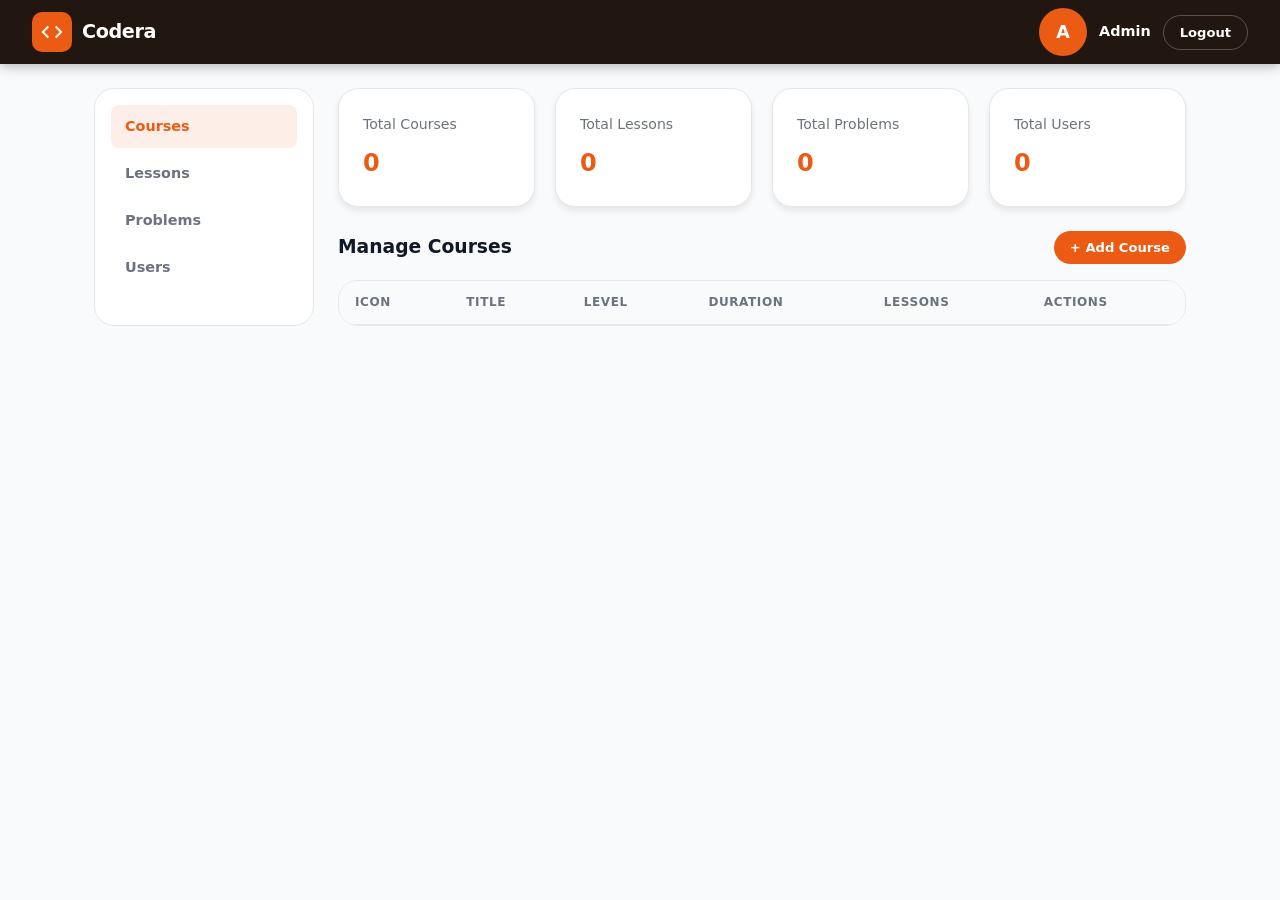
==== pages/admin.html @ b801d503 "Local codera files before syncing with remote" ====
<!-- ===== FILE: pages/admin.html ===== -->
<!DOCTYPE html>
<html lang="en">
<head>
  <meta charset="UTF-8" />
  <meta name="viewport" content="width=device-width, initial-scale=1.0" />
  <title>Admin Dashboard — Codera</title>
  <link rel="stylesheet" href="../css/style.css" />
  <style>
    .admin-layout { display: grid; grid-template-columns: 220px 1fr; gap: 24px; margin-top: 24px; }
    .admin-sidebar { background: var(--white); border-radius: var(--radius-lg); border: 1px solid var(--border); padding: 16px; }
    .admin-nav-item { display: block; padding: 10px 14px; border-radius: 8px; font-weight: 600; font-size: .9rem; cursor: pointer; color: var(--text-muted); margin-bottom: 4px; }
    .admin-nav-item:hover { background: var(--bg); color: var(--text); }
    .admin-nav-item.active { background: rgba(236,91,19,0.1); color: var(--orange); }
    .table-container { background: var(--white); border-radius: var(--radius-lg); border: 1px solid var(--border); overflow-x: auto; }
    table.data-table { width: 100%; border-collapse: collapse; text-align: left; font-size: .9rem; }
    table.data-table th, table.data-table td { padding: 12px 16px; border-bottom: 1px solid var(--border); }
    table.data-table th { background: #f9fafb; font-weight: 700; color: var(--text-muted); text-transform: uppercase; font-size: .75rem; letter-spacing: .05em; }
    table.data-table tr:last-child td { border-bottom: none; }
    .action-btns { display: flex; gap: 8px; }
    .tab-header { display: flex; justify-content: space-between; align-items: center; margin-bottom: 16px; }
    @media (max-width: 768px) { .admin-layout { grid-template-columns: 1fr; } }

    /* Lesson content block editor */
    .block-toolbar { display: flex; flex-wrap: wrap; gap: 8px; margin-top: 8px; }
    .block-empty-state { padding: 16px; text-align: center; color: var(--text-muted); font-size: .85rem; border: 1px dashed var(--border); border-radius: 10px; }
    .content-block { border: 1px solid var(--border); border-radius: 10px; padding: 10px 12px; margin-bottom: 10px; background: #fafafa; }
    .content-block-head { display: flex; justify-content: space-between; align-items: center; margin-bottom: 8px; }
    .content-block-tag { font-size: .7rem; font-weight: 800; text-transform: uppercase; letter-spacing: .05em; color: var(--orange); background: rgba(236,91,19,0.1); padding: 3px 8px; border-radius: 6px; }
    .content-block-actions { display: flex; gap: 4px; }
    .content-block-actions button { border: 1px solid var(--border); background: var(--white); border-radius: 6px; width: 26px; height: 26px; cursor: pointer; font-size: .8rem; line-height: 1; }
    .content-block-actions button:hover { background: #f1f1f1; }
    .content-block textarea, .content-block input[type="text"] { width: 100%; border: 1px solid var(--border); border-radius: 8px; padding: 8px 10px; font-size: .88rem; font-family: inherit; }
    .content-block textarea.code-editor { font-family: "SFMono-Regular", Consolas, Menlo, monospace; font-size: .82rem; background: #1e1e2e; color: #e5e5e5; }
    .content-block-hint { font-size: .75rem; color: var(--text-muted); margin-top: 4px; }
  </style>
</head>
<body>

  <nav class="topbar">
    <a href="dashboard.html" class="topbar-logo">
      <div class="topbar-logo-icon">
        <svg width="22" height="22" viewBox="0 0 24 24" fill="none" stroke="white" stroke-width="2"><polyline points="16 18 22 12 16 6"/><polyline points="8 6 2 12 8 18"/></svg>
      </div>
      <span class="topbar-logo-name">Codera</span>
    </a>
    <div class="topbar-right">
      <div class="avatar" id="topbar-avatar">A</div>
      <span id="topbar-user-name" style="color:white;font-weight:600;font-size:.9rem;">Admin</span>
      <a href="../php/logout.php" class="btn btn-outline btn-sm">Logout</a>
    </div>
  </nav>

  <div class="page-wrapper">
    <div class="container">
      <div class="admin-layout">

        <!-- Sidebar Navigation -->
        <div class="admin-sidebar">
          <div class="admin-nav-item active" onclick="switchTab('courses')">Courses</div>
          <div class="admin-nav-item" onclick="switchTab('lessons')">Lessons</div>
          <div class="admin-nav-item" onclick="switchTab('problems')">Problems</div>
          <div class="admin-nav-item" onclick="switchTab('users')">Users</div>
        </div>

        <!-- Main Content Panel -->
        <main>
          <!-- STATS OVERVIEW -->
          <div class="grid-4 mb-24" id="stats-grid">
            <div class="card card-body"><div class="text-muted">Total Courses</div><h2 id="stat-c-val" class="text-orange mt-8">0</h2></div>
            <div class="card card-body"><div class="text-muted">Total Lessons</div><h2 id="stat-l-val" class="text-orange mt-8">0</h2></div>
            <div class="card card-body"><div class="text-muted">Total Problems</div><h2 id="stat-p-val" class="text-orange mt-8">0</h2></div>
            <div class="card card-body"><div class="text-muted">Total Users</div><h2 id="stat-u-val" class="text-orange mt-8">0</h2></div>
          </div>

          <!-- COURSES TAB -->
          <section id="tab-courses">
            <div class="tab-header">
              <h3>Manage Courses</h3>
              <button class="btn btn-primary btn-sm" onclick="openCourseModal()">+ Add Course</button>
            </div>
            <div class="table-container">
              <table class="data-table">
                <thead><tr><th>Icon</th><th>Title</th><th>Level</th><th>Duration</th><th>Lessons</th><th>Actions</th></tr></thead>
                <tbody id="tbl-courses"></tbody>
              </table>
            </div>
          </section>

          <!-- LESSONS TAB -->
          <section id="tab-lessons" style="display:none;">
            <div class="tab-header">
              <h3>Manage Lessons</h3>
              <button class="btn btn-primary btn-sm" onclick="openLessonModal()">+ Add Lesson</button>
            </div>
            <div class="table-container">
              <table class="data-table">
                <thead><tr><th>Course</th><th>Module</th><th>Title</th><th>Order</th><th>Actions</th></tr></thead>
                <tbody id="tbl-lessons"></tbody>
              </table>
            </div>
          </section>

          <!-- PROBLEMS TAB -->
          <section id="tab-problems" style="display:none;">
            <div class="tab-header">
              <h3>Manage Coding Problems</h3>
              <button class="btn btn-primary btn-sm" onclick="openProblemModal()">+ Add Problem</button>
            </div>
            <div class="table-container">
              <table class="data-table">
                <thead><tr><th>Title</th><th>Difficulty</th><th>Actions</th></tr></thead>
                <tbody id="tbl-problems"></tbody>
              </table>
            </div>
          </section>

          <!-- USERS TAB -->
          <section id="tab-users" style="display:none;">
            <div class="tab-header">
              <h3>Manage Users</h3>
            </div>
            <div class="table-container">
              <table class="data-table">
                <thead><tr><th>ID</th><th>Name</th><th>Email</th><th>Role</th><th>Joined</th><th>Actions</th></tr></thead>
                <tbody id="tbl-users"></tbody>
              </table>
            </div>
          </section>

        </main>
      </div>
    </div>
  </div>

  <!-- COURSE MODAL -->
  <div class="modal-overlay" id="modal-course">
    <div class="modal">
      <button class="modal-close" onclick="closeModal('modal-course')">&times;</button>
      <h3 class="modal-title" id="course-modal-title">Add Course</h3>
      <input type="hidden" id="c-id" />
      <div class="form-group mt-16"><label>Title</label><input type="text" id="c-title" /></div>
      <div class="form-group"><label>Description</label><textarea id="c-desc" rows="3"></textarea></div>
      <div class="grid-2">
        <div class="form-group">
          <label>Level</label>
          <select id="c-level"><option>Beginner</option><option>Intermediate</option><option>Advanced</option></select>
        </div>
        <div class="form-group"><label>Duration</label><input type="text" id="c-duration" placeholder="e.g. 4 weeks" /></div>
      </div>
      <div class="form-group"><label>Icon (Emoji)</label><input type="text" id="c-icon" placeholder="🌐" /></div>
      <button class="btn btn-primary btn-block mt-16" onclick="saveCourse()">Save Course</button>
    </div>
  </div>

  <!-- LESSON MODAL -->
  <div class="modal-overlay" id="modal-lesson">
    <div class="modal" style="max-width:680px;">
      <button class="modal-close" onclick="closeModal('modal-lesson')">&times;</button>
      <h3 class="modal-title" id="lesson-modal-title">Add Lesson</h3>
      <input type="hidden" id="l-id" />
      <div class="form-group mt-16">
        <label>Course</label>
        <select id="l-course-id"></select>
      </div>
      <div class="grid-2">
        <div class="form-group">
          <label>Module</label>
          <select id="l-module-select" onchange="toggleNewModuleInput(this.value)">
            <option value="">-- Select Course First --</option>
          </select>
          <input type="text" id="l-module-custom" placeholder="e.g. Module 1: Basics" style="display:none; margin-top:8px;" />
        </div>
        <div class="form-group"><label>Order Number</label><input type="number" id="l-order" value="1" /></div>
      </div>
      <div class="form-group"><label>Lesson Title</label><input type="text" id="l-title" /></div>
      <div class="form-group">
        <label>Lesson Content</label>
        <div id="l-blocks"></div>
        <div class="block-toolbar">
          <button type="button" class="btn btn-outline-dark btn-sm" onclick="addContentBlock('heading')">+ Heading</button>
          <button type="button" class="btn btn-outline-dark btn-sm" onclick="addContentBlock('paragraph')">+ Paragraph</button>
          <button type="button" class="btn btn-outline-dark btn-sm" onclick="addContentBlock('code')">+ Code Block</button>
          <button type="button" class="btn btn-outline-dark btn-sm" onclick="addContentBlock('list')">+ Bullet List</button>
          <button type="button" class="btn btn-outline-dark btn-sm" onclick="addContentBlock('html')">+ Custom HTML</button>
        </div>
      </div>
      <button class="btn btn-primary btn-block mt-16" onclick="saveLesson()">Save Lesson</button>
    </div>
  </div>

  <!-- PROBLEM MODAL -->
  <div class="modal-overlay" id="modal-problem">
    <div class="modal" style="max-width:680px;">
      <button class="modal-close" onclick="closeModal('modal-problem')">&times;</button>
      <h3 class="modal-title" id="problem-modal-title">Add Problem</h3>
      <input type="hidden" id="p-id" />
      <div class="grid-2 mt-16">
        <div class="form-group"><label>Title</label><input type="text" id="p-title" /></div>
        <div class="form-group">
          <label>Difficulty</label>
          <select id="p-diff"><option>Easy</option><option>Medium</option><option>Hard</option></select>
        </div>
      </div>
      <div class="form-group"><label>Description</label><textarea id="p-desc" rows="3"></textarea></div>
      <div class="grid-2">
        <div class="form-group"><label>Example Input</label><input type="text" id="p-in" /></div>
        <div class="form-group"><label>Example Output</label><input type="text" id="p-out" /></div>
      </div>
      <div class="form-group"><label>Hint</label><input type="text" id="p-hint" /></div>
      <div class="form-group"><label>Solution JS</label><textarea id="p-sol" rows="3"></textarea></div>
      <button class="btn btn-primary btn-block mt-16" onclick="saveProblem()">Save Problem</button>
    </div>
  </div>

  <script src="../js/auth.js"></script>
  <script src="../js/admin.js"></script>
</body>
</html>
---- css/style.css ----
/* =====================================================
   Codera Global Styles
   Colors: --orange #EC5B13  --dark #221610  --green-light #DAF8BE
   ===================================================== */

:root {
  --orange:      #EC5B13;
  --dark:        #221610;
  --dark-soft:   #3a200e;
  --green-light: #DAF8BE;
  --bg:          #F9FAFB;
  --white:       #ffffff;
  --border:      #e5e7eb;
  --text:        #111827;
  --text-muted:  #6b7280;
  --shadow:      0 4px 6px rgba(0,0,0,0.08);
  --shadow-md:   0 8px 24px rgba(0,0,0,0.12);
  --radius:      12px;
  --radius-lg:   20px;
  --topbar-h:    64px;
}

/* Reset */
*, *::before, *::after { box-sizing: border-box; margin: 0; padding: 0; }
html { font-size: 16px; scroll-behavior: smooth; }
body {
  font-family: 'Inter', system-ui, sans-serif;
  background: var(--bg);
  color: var(--text);
  line-height: 1.6;
  min-height: 100vh;
}
img { display: block; max-width: 100%; }
a { color: inherit; text-decoration: none; }
button { cursor: pointer; border: none; background: none; font: inherit; }
input, textarea, select {
  font: inherit;
  border: 1.5px solid var(--border);
  border-radius: 8px;
  padding: 10px 14px;
  width: 100%;
  outline: none;
  background: var(--white);
  transition: border-color .2s;
}
input:focus, textarea:focus, select:focus { border-color: var(--orange); }
ul, ol { list-style: none; }

/* Topbar */
.topbar {
  position: fixed;
  top: 0; left: 0; right: 0;
  height: var(--topbar-h);
  background: var(--dark);
  display: flex;
  align-items: center;
  padding: 0 32px;
  z-index: 100;
  gap: 32px;
  box-shadow: 0 2px 12px rgba(0,0,0,0.3);
}

.topbar-logo {
  display: flex;
  align-items: center;
  gap: 10px;
  text-decoration: none;
  flex-shrink: 0;
}
.topbar-logo-icon {
  width: 40px; height: 40px;
  background: var(--orange);
  border-radius: 10px;
  display: flex; align-items: center; justify-content: center;
}
.topbar-logo-icon svg { display: block; }
.topbar-logo-name {
  color: var(--white);
  font-weight: 700;
  font-size: 1.2rem;
  letter-spacing: -0.02em;
}

.topbar-nav {
  display: flex;
  align-items: center;
  gap: 4px;
  flex: 1;
}
.topbar-nav a {
  color: rgba(255,255,255,0.65);
  font-size: .9rem;
  font-weight: 500;
  padding: 6px 14px;
  border-radius: 8px;
  transition: color .2s, background .2s;
}
.topbar-nav a:hover,
.topbar-nav a.active {
  color: var(--white);
  background: rgba(255,255,255,0.08);
}
.topbar-nav a.active { color: var(--orange); }

.topbar-right {
  display: flex;
  align-items: center;
  gap: 12px;
  margin-left: auto;
}

/*Buttons*/
.btn {
  display: inline-flex;
  align-items: center;
  gap: 6px;
  padding: 9px 22px;
  border-radius: 100px;
  font-weight: 700;
  font-size: .88rem;
  transition: opacity .2s, box-shadow .2s;
  white-space: nowrap;
}
.btn:hover { opacity: .88; }
.btn-primary   { background: var(--orange); color: var(--white); }
.btn-outline   { border: 1.5px solid rgba(255,255,255,0.25); color: var(--white); }
.btn-outline:hover { border-color: rgba(255,255,255,0.6); }
.btn-outline-dark { border: 1.5px solid var(--border); color: var(--text); }
.btn-green     { background: var(--green-light); color: var(--dark); }
.btn-sm        { padding: 6px 16px; font-size: .82rem; }
.btn-lg        { padding: 13px 32px; font-size: 1rem; }
.btn-block     { width: 100%; justify-content: center; }
.btn-danger    { background: #fee2e2; color: #dc2626; }

/*Page wrapper*/
.page-wrapper {
  padding-top: var(--topbar-h);
  min-height: 100vh;
}
.container {
  max-width: 1140px;
  margin: 0 auto;
  padding: 0 24px;
}

/*Cards*/
.card {
  background: var(--white);
  border-radius: var(--radius-lg);
  box-shadow: var(--shadow);
  border: 1px solid var(--border);
  overflow: hidden;
}
.card-body { padding: 24px; }
.card-header {
  padding: 18px 24px;
  border-bottom: 1px solid var(--border);
  font-weight: 700;
  font-size: 1rem;
  color: var(--text);
}

/*Section headings*/
.section-label {
  font-size: .75rem;
  font-weight: 700;
  letter-spacing: .1em;
  text-transform: uppercase;
  color: var(--orange);
  margin-bottom: 6px;
}
.section-title {
  font-size: 2rem;
  font-weight: 800;
  color: var(--text);
  line-height: 1.2;
  margin-bottom: 12px;
}

/*Progress bar*/
.progress-bar-wrap {
  background: #f3f4f6;
  border-radius: 100px;
  height: 8px;
  overflow: hidden;
}
.progress-bar-fill {
  height: 100%;
  border-radius: 100px;
  background: var(--orange);
  transition: width .5s ease;
}

/* Badge / pill*/
.badge {
  display: inline-block;
  padding: 3px 10px;
  border-radius: 100px;
  font-size: .75rem;
  font-weight: 700;
}
.badge-beginner    { background: var(--green-light); color: var(--dark); }
.badge-intermediate{ background: #FDE68A; color: #78350F; }
.badge-advanced    { background: #FECACA; color: #991B1B; }
.badge-easy        { background: var(--green-light); color: var(--dark); }
.badge-medium      { background: #FDE68A; color: #78350F; }
.badge-hard        { background: #FECACA; color: #991B1B; }

/*Avatar */
.avatar {
  width: 48px; height: 48px;
  border-radius: 50%;
  background: var(--orange);
  color: var(--white);
  font-weight: 700;
  font-size: 1.1rem;
  display: flex; align-items: center; justify-content: center;
  flex-shrink: 0;
}
.avatar-lg { width: 72px; height: 72px; font-size: 1.6rem; }

/* Alert */
.alert {
  padding: 12px 16px;
  border-radius: var(--radius);
  font-size: .9rem;
  margin-bottom: 16px;
  display: none;
}
.alert-error   { background: #fee2e2; color: #dc2626; border: 1px solid #fca5a5; }
.alert-success { background: #d1fae5; color: #065f46; border: 1px solid #6ee7b7; }
.alert.show    { display: block; }

/*Spinner*/
.spinner {
  width: 40px; height: 40px;
  border: 3px solid var(--border);
  border-top-color: var(--orange);
  border-radius: 50%;
  animation: spin .7s linear infinite;
  margin: 40px auto;
}
@keyframes spin { to { transform: rotate(360deg); } }

/*Grid helpers*/
.grid-2 { display: grid; grid-template-columns: repeat(2, 1fr); gap: 20px; }
.grid-3 { display: grid; grid-template-columns: repeat(3, 1fr); gap: 20px; }
.grid-4 { display: grid; grid-template-columns: repeat(4, 1fr); gap: 20px; }

/*All the utilities*/
.flex        { display: flex; }
.flex-center { display: flex; align-items: center; }
.gap-8       { gap: 8px; }
.gap-12      { gap: 12px; }
.gap-16      { gap: 16px; }
.gap-24      { gap: 24px; }
.mt-8        { margin-top: 8px; }
.mt-16       { margin-top: 16px; }
.mt-24       { margin-top: 24px; }
.mt-32       { margin-top: 32px; }
.mb-8        { margin-bottom: 8px; }
.mb-16       { margin-bottom: 16px; }
.mb-24       { margin-bottom: 24px; }
.text-orange { color: var(--orange); }
.text-muted  { color: var(--text-muted); font-size: .88rem; }
.text-sm     { font-size: .88rem; }
.text-bold   { font-weight: 700; }
.text-center { text-align: center; }
.w-full      { width: 100%; }

/* Form group*/
.form-group { margin-bottom: 16px; }
.form-group label {
  display: block;
  font-weight: 700;
  font-size: .82rem;
  color: var(--text-muted);
  margin-bottom: 6px;
  text-transform: uppercase;
  letter-spacing: .04em;
}

/* Empty state*/
.empty-state {
  text-align: center;
  padding: 60px 24px;
  color: var(--text-muted);
}
.empty-state .icon { font-size: 3rem; margin-bottom: 12px; }
.empty-state h3    { font-size: 1.1rem; font-weight: 700; margin-bottom: 6px; color: var(--text); }
.empty-state p     { font-size: .9rem; }

/*  Modal */
.modal-overlay {
  position: fixed;
  inset: 0;
  background: rgba(0,0,0,0.55);
  display: flex;
  align-items: center;
  justify-content: center;
  z-index: 200;
  padding: 24px;
  opacity: 0;
  pointer-events: none;
  transition: opacity .2s;
}
.modal-overlay.open { opacity: 1; pointer-events: all; }
.modal {
  background: var(--white);
  border-radius: var(--radius-lg);
  width: 100%;
  max-width: 520px;
  max-height: 90vh;
  overflow-y: auto;
  box-shadow: var(--shadow-md);
  padding: 32px;
  position: relative;
}
.modal-close {
  position: absolute;
  top: 16px; right: 20px;
  font-size: 1.4rem;
  color: var(--text-muted);
  cursor: pointer;
  background: none; border: none;
}
.modal-title { font-size: 1.3rem; font-weight: 800; margin-bottom: 6px; }

/* Responsive */
@media (max-width: 960px) {
  .grid-3, .grid-4 { grid-template-columns: repeat(2, 1fr); }
}
@media (max-width: 640px) {
  .grid-2, .grid-3, .grid-4 { grid-template-columns: 1fr; }
  .topbar { padding: 0 16px; }
  .topbar-nav { display: none; }
  .section-title { font-size: 1.5rem; }
}
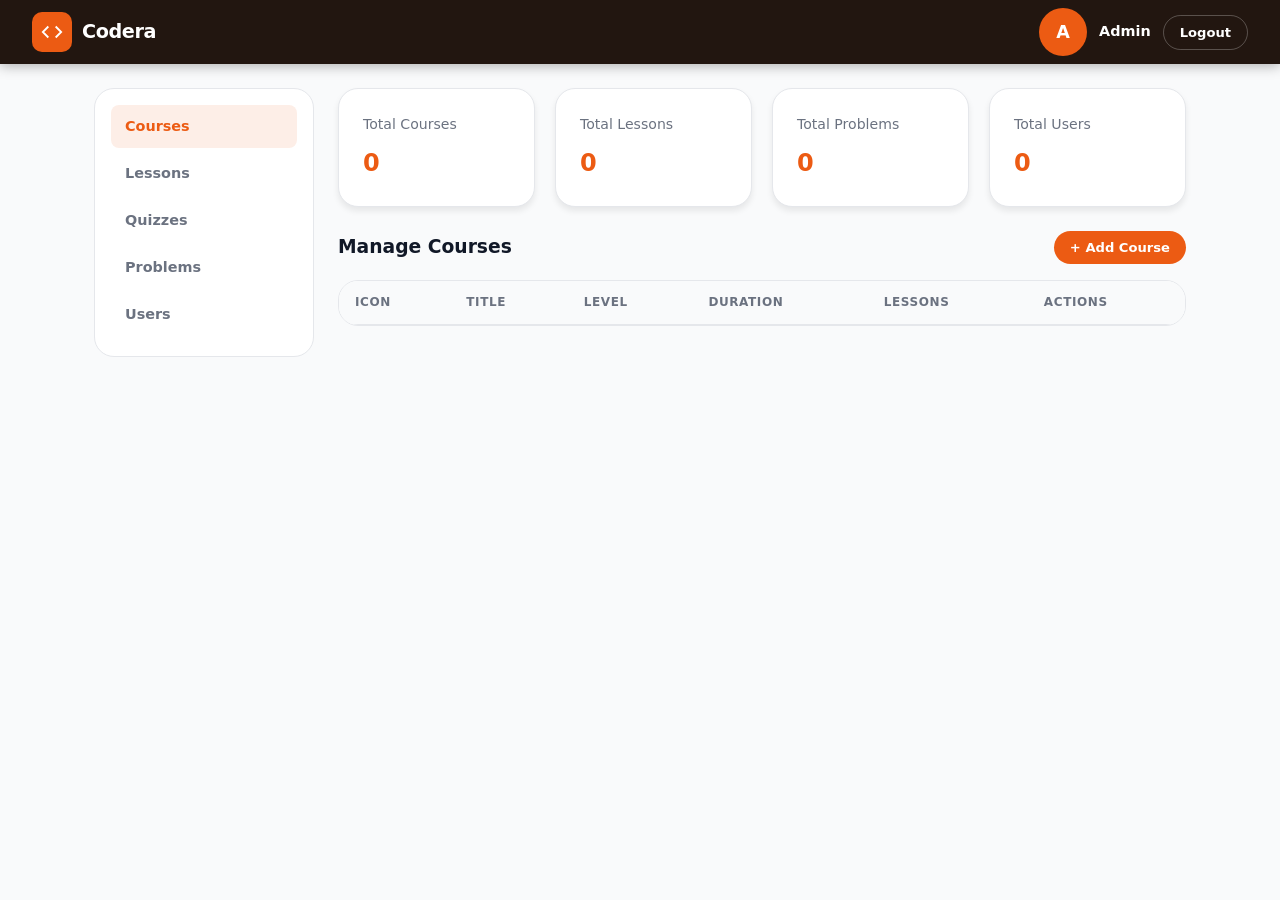
==== commit 047a7240: "Add quiz option from the admin" ====
--- a/pages/admin.html
+++ b/pages/admin.html
@@ -59,6 +59,7 @@
         <div class="admin-sidebar">
           <div class="admin-nav-item active" onclick="switchTab('courses')">Courses</div>
           <div class="admin-nav-item" onclick="switchTab('lessons')">Lessons</div>
+          <div class="admin-nav-item" onclick="switchTab('quizzes')">Quizzes</div>
           <div class="admin-nav-item" onclick="switchTab('problems')">Problems</div>
           <div class="admin-nav-item" onclick="switchTab('users')">Users</div>
         </div>
@@ -97,6 +98,20 @@
               <table class="data-table">
                 <thead><tr><th>Course</th><th>Module</th><th>Title</th><th>Order</th><th>Actions</th></tr></thead>
                 <tbody id="tbl-lessons"></tbody>
+              </table>
+            </div>
+          </section>
+
+          <!-- QUIZZES TAB -->
+          <section id="tab-quizzes" style="display:none;">
+            <div class="tab-header">
+              <h3>Manage Quizzes</h3>
+              <button class="btn btn-primary btn-sm" onclick="openQuizModal()">+ Add Quiz</button>
+            </div>
+            <div class="table-container">
+              <table class="data-table">
+                <thead><tr><th>Course</th><th>Module</th><th>Title</th><th>Questions</th><th>Actions</th></tr></thead>
+                <tbody id="tbl-quizzes"></tbody>
               </table>
             </div>
           </section>
@@ -189,6 +204,66 @@
     </div>
   </div>
 
+  <!-- QUIZ MODAL -->
+  <div class="modal-overlay" id="modal-quiz">
+    <div class="modal">
+      <button class="modal-close" onclick="closeModal('modal-quiz')">&times;</button>
+      <h3 class="modal-title" id="quiz-modal-title">Add Quiz</h3>
+      <input type="hidden" id="q-id" />
+      <div class="form-group mt-16">
+        <label>Course</label>
+        <select id="q-course-id" onchange="loadQuizModules(this.value)"></select>
+      </div>
+      <div class="form-group">
+        <label>Module</label>
+        <select id="q-module-select">
+          <option value="">-- Select Course First --</option>
+        </select>
+        <div class="content-block-hint">Leave this as "Final Course Quiz" to create the course-wide quiz that unlocks once every module quiz is passed. Otherwise pick the module this quiz belongs to.</div>
+      </div>
+      <div class="form-group"><label>Quiz Title</label><input type="text" id="q-title" placeholder="e.g. Module 1: HTML Basics Quiz" /></div>
+      <button class="btn btn-primary btn-block mt-16" onclick="saveQuiz()">Save Quiz</button>
+    </div>
+  </div>
+
+  <!-- QUIZ QUESTIONS MODAL -->
+  <div class="modal-overlay" id="modal-quiz-questions">
+    <div class="modal" style="max-width:720px;">
+      <button class="modal-close" onclick="closeModal('modal-quiz-questions')">&times;</button>
+      <h3 class="modal-title" id="quiz-questions-title">Quiz Questions</h3>
+      <input type="hidden" id="qq-quiz-id" />
+
+      <div id="qq-list" style="margin-top:16px;margin-bottom:20px;"></div>
+
+      <div class="content-block" style="background:#fff;">
+        <div class="content-block-head">
+          <span class="content-block-tag" id="qq-form-mode">New Question</span>
+        </div>
+        <input type="hidden" id="qq-id" />
+        <div class="form-group"><label>Question</label><textarea id="qq-question" rows="2" placeholder="What does HTML stand for?"></textarea></div>
+        <div class="grid-2">
+          <div class="form-group"><label>Option A</label><input type="text" id="qq-option-a" /></div>
+          <div class="form-group"><label>Option B</label><input type="text" id="qq-option-b" /></div>
+          <div class="form-group"><label>Option C</label><input type="text" id="qq-option-c" /></div>
+          <div class="form-group"><label>Option D</label><input type="text" id="qq-option-d" /></div>
+        </div>
+        <div class="form-group">
+          <label>Correct Option</label>
+          <select id="qq-correct">
+            <option value="a">A</option>
+            <option value="b">B</option>
+            <option value="c">C</option>
+            <option value="d">D</option>
+          </select>
+        </div>
+        <div style="display:flex;gap:8px;">
+          <button type="button" class="btn btn-primary btn-sm" id="qq-save-btn" onclick="saveQuizQuestion()">+ Add Question</button>
+          <button type="button" class="btn btn-outline-dark btn-sm" id="qq-cancel-btn" style="display:none;" onclick="cancelQuestionEdit()">Cancel Edit</button>
+        </div>
+      </div>
+    </div>
+  </div>
+
   <!-- PROBLEM MODAL -->
   <div class="modal-overlay" id="modal-problem">
     <div class="modal" style="max-width:680px;">
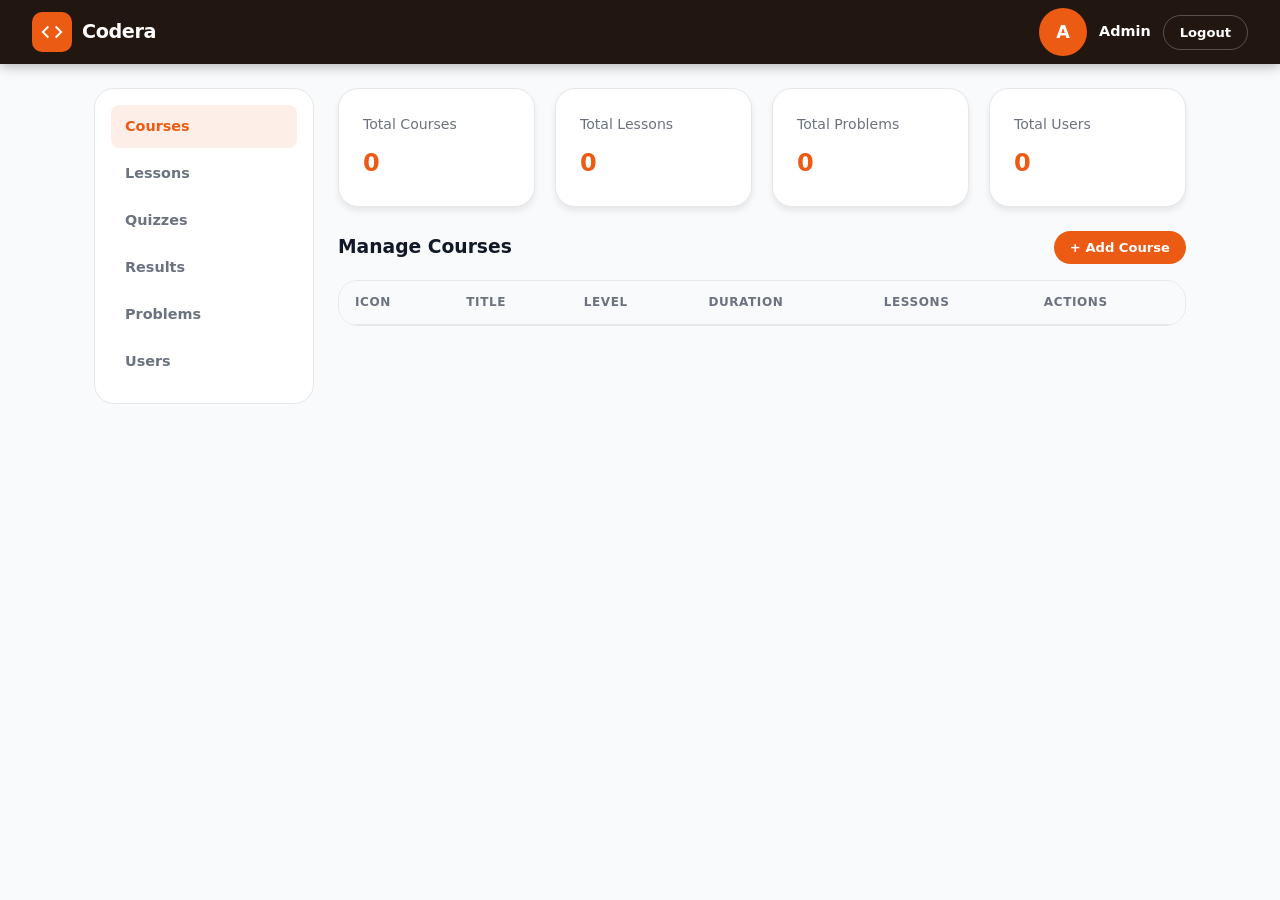
==== commit 79151509: "add student result analytics" ====
--- a/pages/admin.html
+++ b/pages/admin.html
@@ -60,6 +60,7 @@
           <div class="admin-nav-item active" onclick="switchTab('courses')">Courses</div>
           <div class="admin-nav-item" onclick="switchTab('lessons')">Lessons</div>
           <div class="admin-nav-item" onclick="switchTab('quizzes')">Quizzes</div>
+          <div class="admin-nav-item" onclick="switchTab('results')">Results</div>
           <div class="admin-nav-item" onclick="switchTab('problems')">Problems</div>
           <div class="admin-nav-item" onclick="switchTab('users')">Users</div>
         </div>
@@ -112,6 +113,33 @@
               <table class="data-table">
                 <thead><tr><th>Course</th><th>Module</th><th>Title</th><th>Questions</th><th>Actions</th></tr></thead>
                 <tbody id="tbl-quizzes"></tbody>
+              </table>
+            </div>
+          </section>
+
+          <!-- RESULTS TAB -->
+          <section id="tab-results" style="display:none;">
+            <div class="tab-header">
+              <h3>Quiz Results & Analytics</h3>
+              <div style="display:flex;gap:10px;">
+                <input type="text" id="res-student-filter" placeholder="Search by student name or email…" oninput="debouncedLoadResults()" style="min-width:240px;" />
+                <select id="res-course-filter" onchange="loadResults()" style="max-width:240px;">
+                  <option value="">All Courses</option>
+                </select>
+              </div>
+            </div>
+
+            <div class="grid-4 mb-24">
+              <div class="card card-body"><div class="text-muted">Total Attempts</div><h2 id="res-total-val" class="text-orange mt-8">0</h2></div>
+              <div class="card card-body"><div class="text-muted">Unique Students</div><h2 id="res-students-val" class="text-orange mt-8">0</h2></div>
+              <div class="card card-body"><div class="text-muted">Average Score</div><h2 id="res-avg-val" class="text-orange mt-8">0%</h2></div>
+              <div class="card card-body"><div class="text-muted">Pass Rate</div><h2 id="res-pass-val" class="text-orange mt-8">0%</h2></div>
+            </div>
+
+            <div class="table-container">
+              <table class="data-table">
+                <thead><tr><th>Student</th><th>Course</th><th>Quiz</th><th>Score</th><th>Result</th><th>Date</th></tr></thead>
+                <tbody id="tbl-results"></tbody>
               </table>
             </div>
           </section>
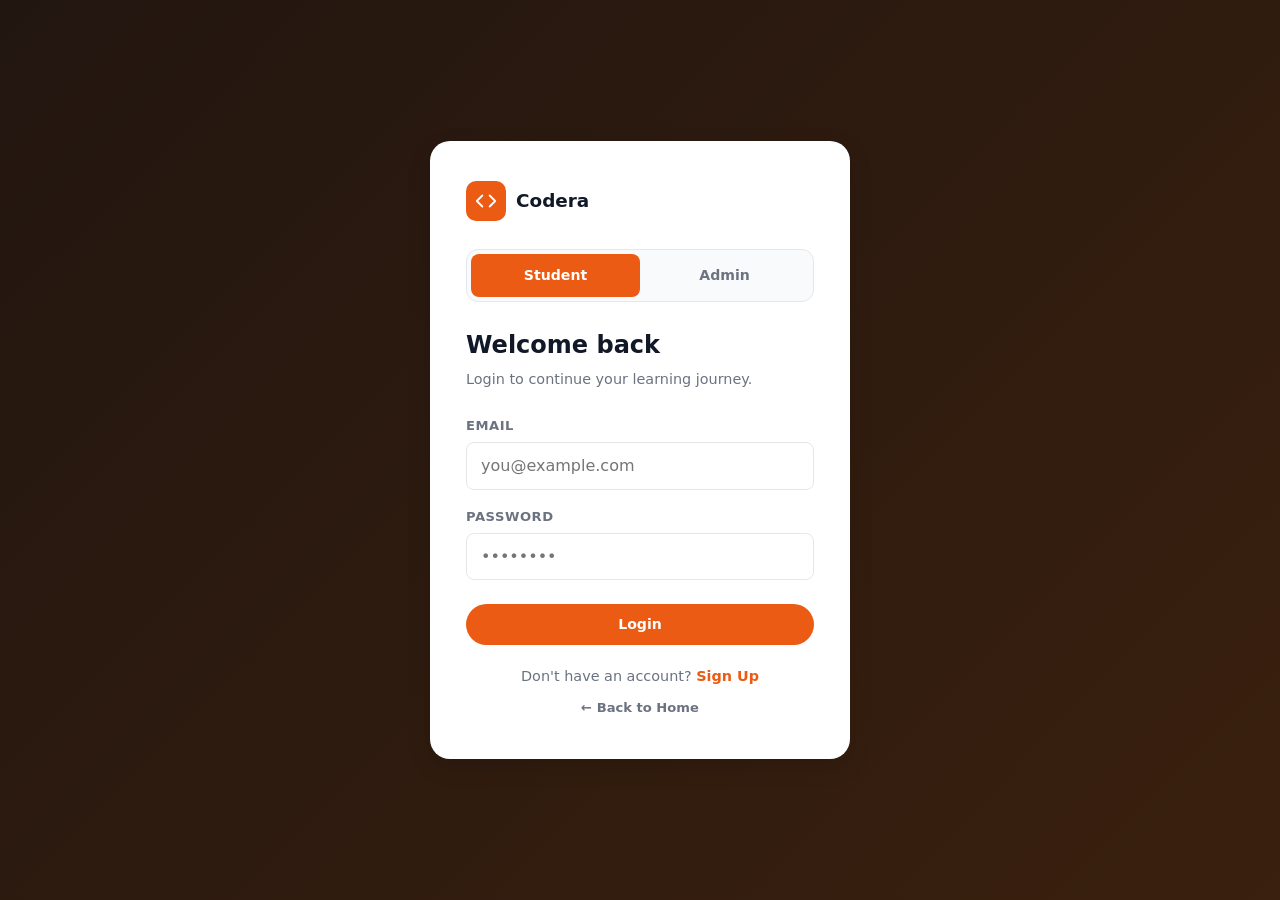
==== commit 0b630804: "add code editor" ====
--- a/pages/admin.html
+++ b/pages/admin.html
@@ -38,7 +38,7 @@
 <body>
 
   <nav class="topbar">
-    <a href="dashboard.html" class="topbar-logo">
+    <a href="admin.html" class="topbar-logo">
       <div class="topbar-logo-icon">
         <svg width="22" height="22" viewBox="0 0 24 24" fill="none" stroke="white" stroke-width="2"><polyline points="16 18 22 12 16 6"/><polyline points="8 6 2 12 8 18"/></svg>
       </div>
@@ -292,6 +292,48 @@
     </div>
   </div>
 
+  <!-- TEST CASES MODAL -->
+  <div class="modal-overlay" id="modal-test-cases">
+    <div class="modal" style="max-width:720px;">
+      <button class="modal-close" onclick="closeModal('modal-test-cases')">&times;</button>
+      <h3 class="modal-title" id="test-cases-title">Test Cases</h3>
+      <input type="hidden" id="tc-problem-id" />
+
+      <div id="tc-list" style="margin-top:16px;margin-bottom:20px;"></div>
+
+      <div class="content-block" style="background:#fff;">
+        <div class="content-block-head">
+          <span class="content-block-tag" id="tc-form-mode">New Test Case</span>
+        </div>
+        <input type="hidden" id="tc-id" />
+        <div class="form-group">
+          <label>Type</label>
+          <select id="tc-kind" onchange="updateTestCaseHints()">
+            <option value="js">JavaScript — function call (e.g. isPalindrome("racecar"))</option>
+            <option value="stdio">C / C++ — program input (stdin) and printed output (stdout)</option>
+          </select>
+        </div>
+        <div class="form-group">
+          <label id="tc-input-label">Input</label>
+          <textarea id="tc-input" rows="2"></textarea>
+        </div>
+        <div class="form-group">
+          <label id="tc-expected-label">Expected Output</label>
+          <textarea id="tc-expected" rows="2"></textarea>
+        </div>
+        <div class="form-group">
+          <label style="display:flex;align-items:center;gap:8px;font-weight:600;">
+            <input type="checkbox" id="tc-is-sample" style="width:auto;" /> Visible example (students see it when they click Run)
+          </label>
+        </div>
+        <div style="display:flex;gap:8px;">
+          <button type="button" class="btn btn-primary btn-sm" id="tc-save-btn" onclick="saveTestCase()">+ Add Test Case</button>
+          <button type="button" class="btn btn-outline-dark btn-sm" id="tc-cancel-btn" style="display:none;" onclick="cancelTestCaseEdit()">Cancel Edit</button>
+        </div>
+      </div>
+    </div>
+  </div>
+
   <!-- PROBLEM MODAL -->
   <div class="modal-overlay" id="modal-problem">
     <div class="modal" style="max-width:680px;">
@@ -311,12 +353,11 @@
         <div class="form-group"><label>Example Output</label><input type="text" id="p-out" /></div>
       </div>
       <div class="form-group"><label>Hint</label><input type="text" id="p-hint" /></div>
-      <div class="form-group"><label>Solution JS</label><textarea id="p-sol" rows="3"></textarea></div>
       <button class="btn btn-primary btn-block mt-16" onclick="saveProblem()">Save Problem</button>
     </div>
   </div>
 
-  <script src="../js/auth.js"></script>
-  <script src="../js/admin.js"></script>
+  <script src="../js/auth.js?v=2"></script>
+  <script src="../js/admin.js?v=2"></script>
 </body>
 </html>
